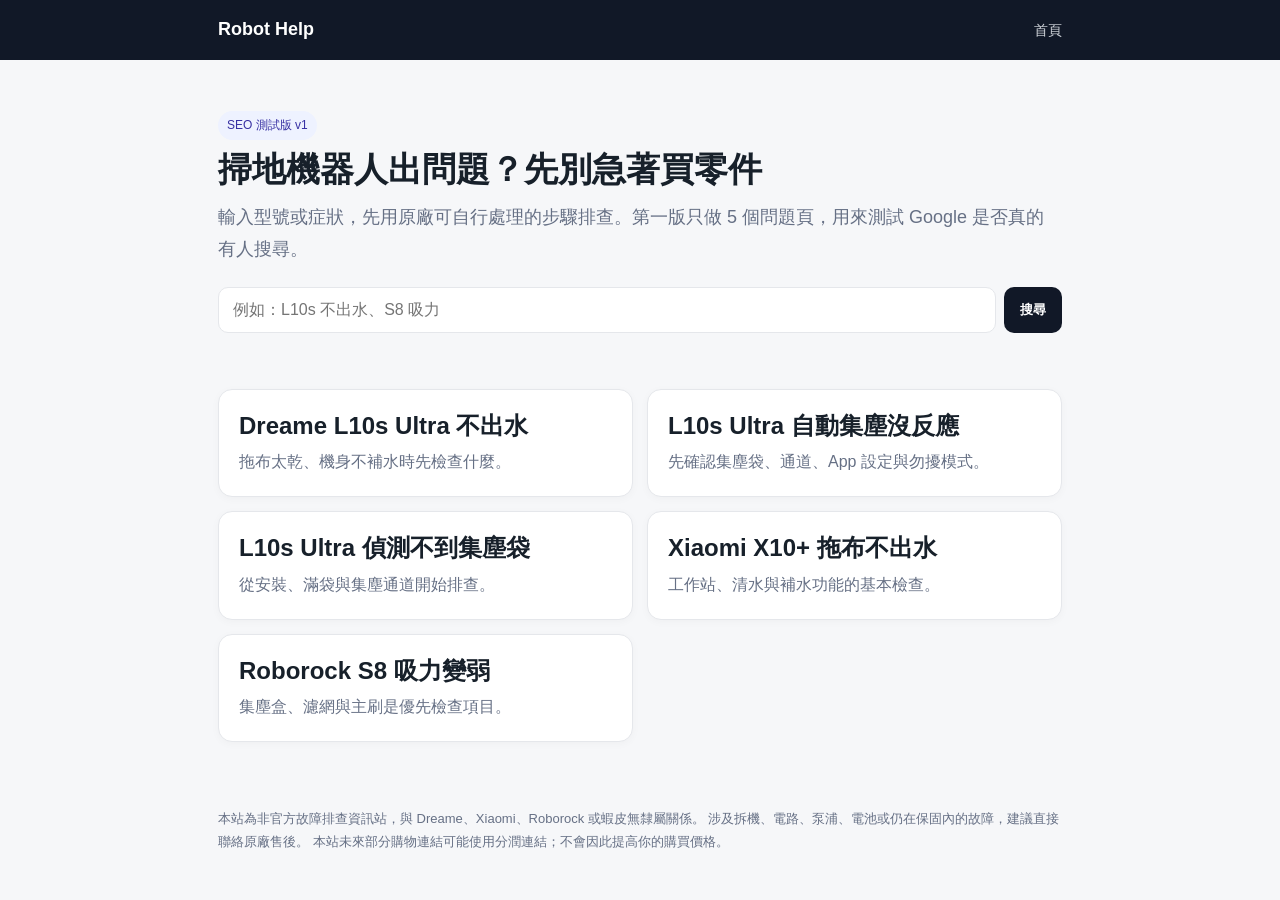
==== index.html @ b449f4da "Add files via upload" ====
<!doctype html>
<html lang="zh-Hant">
<head>
<meta charset="utf-8">
<meta name="viewport" content="width=device-width,initial-scale=1">
<title>掃地機器人故障排查｜Robot Help</title>
<meta name="description" content="掃地機器人常見故障排查：Dreame L10s Ultra、Xiaomi X10+、Roborock S8。先用簡單步驟判斷問題，再決定是否需要耗材或送修。">
<link rel="canonical" href="https://jacklee-forai.github.io/robot-help/">
<link rel="stylesheet" href="style.css">
</head>
<body>
<header><div class="wrap">
<a class="logo" href="./">Robot Help</a>
<nav><a href="./">首頁</a></nav>
</div></header>
<main class="wrap">
<section class="hero">
<span class="tag">SEO 測試版 v1</span>
<h1>掃地機器人出問題？先別急著買零件</h1>
<p>輸入型號或症狀，先用原廠可自行處理的步驟排查。第一版只做 5 個問題頁，用來測試 Google 是否真的有人搜尋。</p>
<div class="searchbox">
<input id="siteSearch" type="search" placeholder="例如：L10s 不出水、S8 吸力">
<button id="searchBtn" type="button">搜尋</button>
</div>
<div id="results" class="small"></div>
</section>

<section class="grid">
<a class="card" data-search="dreame l10s ultra 不出水 拖布 太乾 水" href="l10s-no-water.html">
<h2>Dreame L10s Ultra 不出水</h2><p>拖布太乾、機身不補水時先檢查什麼。</p></a>

<a class="card" data-search="dreame l10s ultra 自動集塵 沒反應 集塵" href="l10s-auto-empty.html">
<h2>L10s Ultra 自動集塵沒反應</h2><p>先確認集塵袋、通道、App 設定與勿擾模式。</p></a>

<a class="card" data-search="dreame l10s ultra 集塵袋 偵測 不到" href="l10s-dustbag.html">
<h2>L10s Ultra 偵測不到集塵袋</h2><p>從安裝、滿袋與集塵通道開始排查。</p></a>

<a class="card" data-search="xiaomi x10+ 小米 拖布 不出水 水" href="x10-no-water.html">
<h2>Xiaomi X10+ 拖布不出水</h2><p>工作站、清水與補水功能的基本檢查。</p></a>

<a class="card" data-search="roborock s8 石頭 吸力 變弱 濾網 主刷" href="s8-low-suction.html">
<h2>Roborock S8 吸力變弱</h2><p>集塵盒、濾網與主刷是優先檢查項目。</p></a>
</section>
</main>
<footer><div class="wrap">
本站為非官方故障排查資訊站，與 Dreame、Xiaomi、Roborock 或蝦皮無隸屬關係。
涉及拆機、電路、泵浦、電池或仍在保固內的故障，建議直接聯絡原廠售後。
本站未來部分購物連結可能使用分潤連結；不會因此提高你的購買價格。
</div></footer>
<script src="site.js"></script>
</body></html>
---- style.css ----
:root{
  --bg:#f6f7f9;--card:#fff;--text:#17202a;--muted:#667085;
  --line:#e5e7eb;--brand:#2563eb;--brand2:#1d4ed8;
  --note:#fff7ed;--noteline:#fdba74;--soft:#eef2ff;
}
*{box-sizing:border-box}
html{scroll-behavior:smooth}
body{
  margin:0;background:var(--bg);color:var(--text);line-height:1.75;
  font-family:-apple-system,BlinkMacSystemFont,"Segoe UI","Noto Sans TC",
  "PingFang TC","Microsoft JhengHei",sans-serif;
}
a{color:var(--brand);text-decoration:none}
a:hover{text-decoration:underline}
.wrap{max-width:880px;margin:auto;padding:0 18px}
header{background:#111827;color:#fff}
header .wrap{
  display:flex;align-items:center;justify-content:space-between;
  padding-top:14px;padding-bottom:14px;gap:16px
}
.logo{font-weight:800;color:#fff;font-size:18px}
nav a{color:#d1d5db;margin-left:14px;font-size:14px}
.hero{padding:50px 0 28px}
.hero h1{font-size:34px;line-height:1.25;margin:0 0 12px}
.hero p{color:var(--muted);font-size:18px;margin:0}
.searchbox{display:flex;gap:8px;margin:22px 0 4px}
.searchbox input{
  flex:1;padding:13px 14px;border:1px solid var(--line);
  border-radius:10px;font-size:16px;background:#fff
}
.searchbox button{
  padding:12px 16px;border:0;border-radius:10px;background:#111827;
  color:#fff;font-weight:700
}
.grid{
  display:grid;grid-template-columns:repeat(2,minmax(0,1fr));
  gap:14px;margin:24px 0 42px
}
.card{
  display:block;background:var(--card);border:1px solid var(--line);
  border-radius:14px;padding:20px;color:var(--text);
  box-shadow:0 2px 8px rgba(0,0,0,.03)
}
.card:hover{border-color:#bfdbfe;text-decoration:none}
.card h2,.card h3{margin:0 0 6px;line-height:1.35}
.card p{margin:0;color:var(--muted)}
.article{
  background:var(--card);border:1px solid var(--line);
  border-radius:14px;padding:27px;margin:26px 0
}
.article h1{font-size:30px;line-height:1.3;margin:0 0 8px}
.article h2{font-size:22px;margin-top:30px}
.lead{font-size:17px;color:var(--muted)}
.step{
  border-left:4px solid #bfdbfe;padding:5px 0 5px 16px;margin:18px 0
}
.note{
  background:var(--note);border:1px solid var(--noteline);
  border-radius:10px;padding:14px 16px;margin:20px 0
}
.cta{
  display:inline-block;background:var(--brand);color:#fff!important;
  padding:12px 18px;border-radius:10px;font-weight:700;margin:8px 0
}
.cta:hover{background:var(--brand2);text-decoration:none}
.cta.disabled{background:#9ca3af;cursor:not-allowed}
.sources{
  font-size:14px;color:var(--muted);border-top:1px solid var(--line);
  padding-top:18px;margin-top:30px
}
.sources li{margin:7px 0}
.breadcrumb{font-size:14px;color:var(--muted);margin:18px 0}
footer{color:var(--muted);font-size:13px;padding:24px 0 42px}
.tag{
  display:inline-block;font-size:12px;background:var(--soft);
  color:#3730a3;border-radius:999px;padding:4px 9px;margin-bottom:8px
}
.small{font-size:14px;color:var(--muted)}
@media(max-width:640px){
  .hero{padding:34px 0 18px}
  .hero h1{font-size:28px}
  .hero p{font-size:16px}
  .grid{grid-template-columns:1fr}
  .article{padding:20px}
  .article h1{font-size:26px}
  nav{display:none}
}
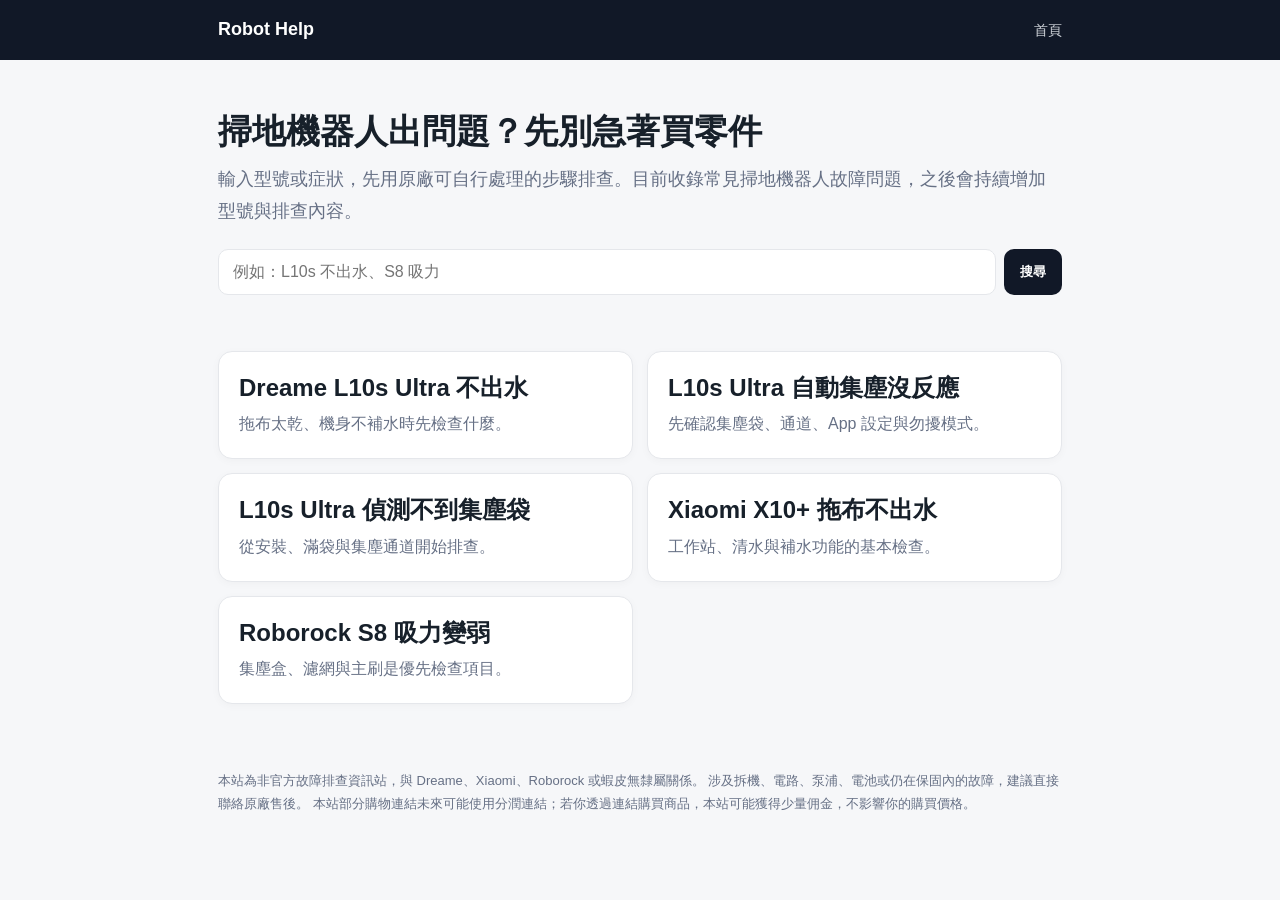
==== commit e2123fa2: "Add files via upload" ====
--- a/index.html
+++ b/index.html
@@ -15,9 +15,8 @@
 </div></header>
 <main class="wrap">
 <section class="hero">
-<span class="tag">SEO 測試版 v1</span>
 <h1>掃地機器人出問題？先別急著買零件</h1>
-<p>輸入型號或症狀，先用原廠可自行處理的步驟排查。第一版只做 5 個問題頁，用來測試 Google 是否真的有人搜尋。</p>
+<p>輸入型號或症狀，先用原廠可自行處理的步驟排查。目前收錄常見掃地機器人故障問題，之後會持續增加型號與排查內容。</p>
 <div class="searchbox">
 <input id="siteSearch" type="search" placeholder="例如：L10s 不出水、S8 吸力">
 <button id="searchBtn" type="button">搜尋</button>
@@ -45,7 +44,7 @@
 <footer><div class="wrap">
 本站為非官方故障排查資訊站，與 Dreame、Xiaomi、Roborock 或蝦皮無隸屬關係。
 涉及拆機、電路、泵浦、電池或仍在保固內的故障，建議直接聯絡原廠售後。
-本站未來部分購物連結可能使用分潤連結；不會因此提高你的購買價格。
+本站部分購物連結未來可能使用分潤連結；若你透過連結購買商品，本站可能獲得少量佣金，不影響你的購買價格。
 </div></footer>
 <script src="site.js"></script>
 </body></html>
